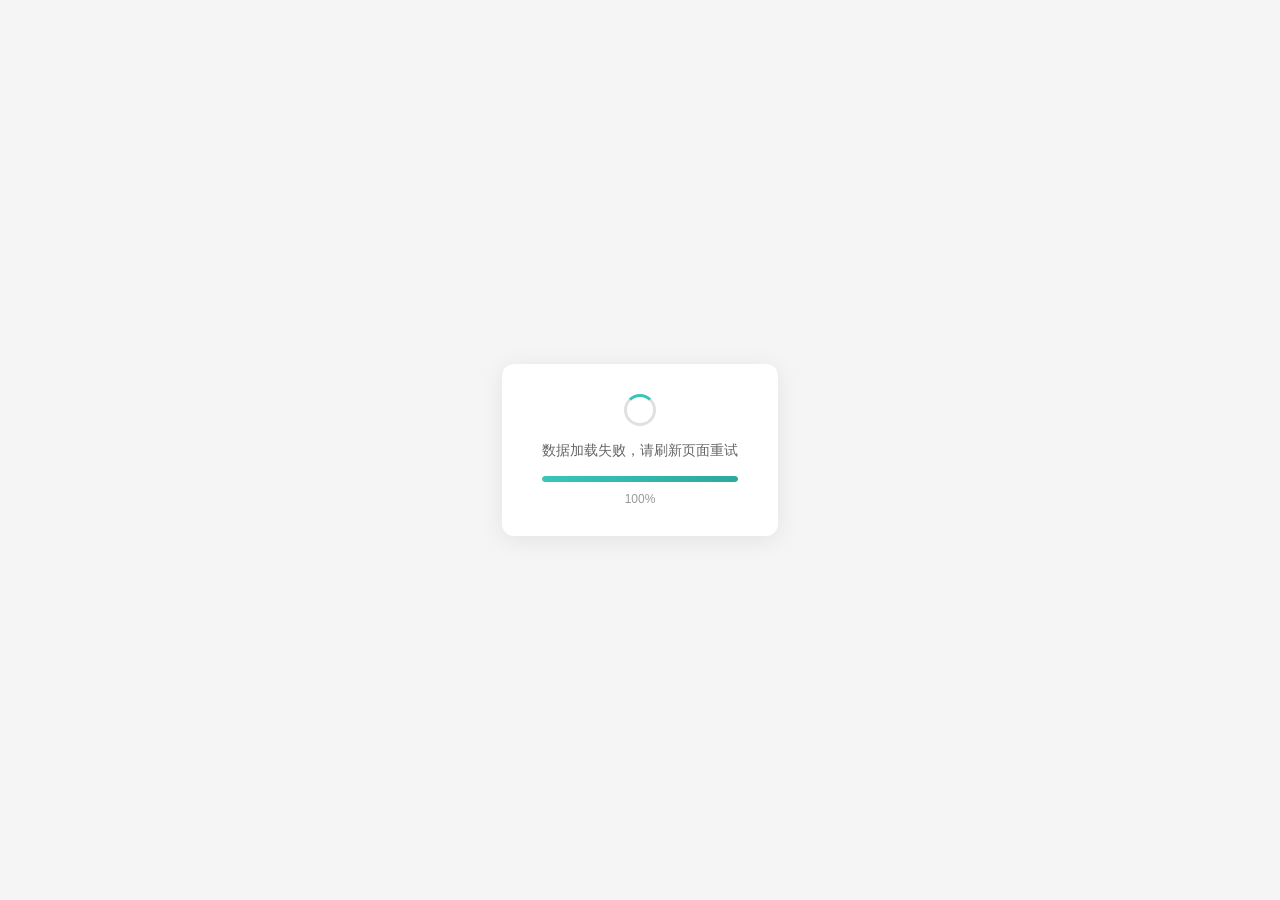
==== index.html @ 701a76e7 "fix: 重置按钮只管主面板，辅助面板中外合作按钮对齐 Co-Authored-By: Claude <noreply@anthropic.com>" ====
<!DOCTYPE html>
<html lang="zh-CN">
<head>
  <meta charset="UTF-8">
  <meta name="viewport" content="width=device-width, initial-scale=1.0">
  <title>2024-2026高考录取数据查询</title>
  <meta name="description" content="江西省2024-2026年高考录取数据查询，支持院校、专业、分数、排名等多维度筛选">
  <meta name="theme-color" content="#39C5BB">
  <link rel="stylesheet" href="style.css">
  <script>(function(){try{var d=localStorage.getItem('dark_mode');if(d===null)d=window.matchMedia('(prefers-color-scheme:dark)').matches;else d=d==='true';if(d)document.documentElement.classList.add('dark-mode')}catch(e){}})();</script>
</head>
<body>
  <!-- ============ 加载页 ============ -->
  <div id="page-loading" class="page-loading">
    <div class="load-box">
      <div class="spinner"></div>
      <span class="load-stage" id="load-stage">正在加载数据...</span>
      <div class="progress-track">
        <div class="progress-fill" id="progress-fill" style="width:10%"></div>
      </div>
      <span class="load-pct" id="load-pct">10%</span>
    </div>
  </div>

  <!-- ============ 首页 ============ -->
  <div id="page-index" class="page" style="display:none">
    <!-- 筛选面板 -->
    <div class="filter-bar" id="filter-bar">
      <div class="filter-fields" id="filter-fields">
        <!-- 年份选项卡 + 帮助 -->
        <div class="filter-row tabs-row">
          <div class="year-tabs" id="year-tabs">
            <span class="tab active" data-year="" data-action="year">全部</span>
            <span class="tab" data-year="2024" data-action="year">2024</span>
            <span class="tab" data-year="2025" data-action="year">2025</span>
            <span class="tab" data-year="2026" data-action="year">2026</span>
          </div>
          <div class="header-actions">
            <span class="help-btn" id="btn-help">帮助</span>
            <span class="help-btn" id="btn-feedback">反馈</span>
            <span class="dark-toggle" id="btn-dark-mode"><svg viewBox="0 0 24 24" width="1.2em" height="1.2em"><path fill="currentColor" d="M7.5 2c-1.79 1.15-3 3.18-3 5.5s1.21 4.35 3.03 5.5C4.46 13 2 10.54 2 7.5A5.5 5.5 0 0 1 7.5 2m11.57 1.5l1.43 1.43L4.93 20.5L3.5 19.07zm-6.18 2.43L11.41 5L9.97 6l.42-1.7L9 3.24l1.75-.12l.58-1.65L12 3.1l1.73.03l-1.35 1.13zm-3.3 3.61l-1.16-.73l-1.12.78l.34-1.32l-1.09-.83l1.36-.09l.45-1.29l.51 1.27l1.36.03l-1.05.87zM19 13.5a5.5 5.5 0 0 1-5.5 5.5c-1.22 0-2.35-.4-3.26-1.07l7.69-7.69c.67.91 1.07 2.04 1.07 3.26m-4.4 6.58l2.77-1.15l-.24 3.35zm4.33-2.7l1.15-2.77l2.2 2.54zm1.15-4.96l-1.14-2.78l3.34.24zM9.63 18.93l2.77 1.15l-2.53 2.19z"></path></svg></span>
            <span class="help-btn as-toggle-btn" id="btn-as-toggle">志愿推荐</span>
          </div>
        </div>

        <!-- 省市多选 + 院校代号 -->
        <div class="filter-row">
          <div class="filter-item half">
            <span class="label">报考省份（报考学校所在地）</span>
            <div class="picker" id="btn-provinces">
              <span id="province-label" class="placeholder-text">全部省份</span>
            </div>
          </div>
          <div class="filter-item half">
            <span class="label">院校代号</span>
            <input class="input" placeholder="模糊搜索" id="input-code" data-field="code" />
          </div>
        </div>

        <!-- 院校名称 -->
        <div class="filter-row">
          <div class="filter-item">
            <span class="label">院校名称</span>
            <input class="input" placeholder="模糊搜索" id="input-name" data-field="name" />
          </div>
        </div>

        <!-- 选科要求 + 批次 -->
        <div class="filter-row">
          <div class="filter-item half">
            <span class="label">选科要求</span>
            <div class="picker" id="btn-sr">
              <span id="sr-label">不限</span>
            </div>
          </div>
          <div class="filter-item half">
            <span class="label">批次类型</span>
            <div class="picker" id="btn-batches">
              <span id="batch-label" class="placeholder-text">全部批次</span>
            </div>
          </div>
        </div>

        <!-- 专业组名称 + 专业组代码 -->
        <div class="filter-row">
          <div class="filter-item half">
            <span class="label">专业组名称</span>
            <input class="input input-sm" placeholder="模糊搜索" id="input-group-name" data-field="groupName" />
          </div>
          <div class="filter-item half">
            <span class="label">专业组代码</span>
            <input class="input input-sm" placeholder="如 501, 5A" id="input-group-code" data-field="groupCode" />
          </div>
        </div>

        <!-- 最低分 / 最低排名 -->
        <div class="filter-row" id="filter-score-row">
          <div class="filter-item half">
            <span class="label">最低分 ≥</span>
            <input class="input input-sm" type="number" placeholder="不限" id="input-min-score" data-field="minScore" />
          </div>
          <div class="filter-item half">
            <span class="label">最低排名 ≤</span>
            <input class="input input-sm" type="number" placeholder="不限" id="input-max-rank" data-field="maxRank" />
          </div>
        </div>

        <!-- 筛选开关 -->
        <div class="filter-row toggle-row">
          <div class="toggle-item" id="toggle-only2026" data-toggle="only2026">
            <div class="toggle-box"><span class="toggle-check"></span></div>
            <span class="toggle-label">仅2026招生</span>
          </div>
          <div class="toggle-item" id="toggle-hide-sports" data-toggle="hideSports">
            <div class="toggle-box"><span class="toggle-check"></span></div>
            <span class="toggle-label">隐藏体育</span>
          </div>
          <div class="toggle-item" id="toggle-hide-coop" data-toggle="hideCoop">
            <div class="toggle-box"><span class="toggle-check"></span></div>
            <span class="toggle-label">隐藏中外合作</span>
          </div>
        </div>

        <!-- 操作按钮 -->
        <div class="filter-row actions">
          <button class="btn btn-reset" id="btn-reset">重置</button>
          <button class="btn btn-search" id="btn-search">搜索</button>
        </div>
      </div>

      <!-- 志愿填报辅助 -->
      <div class="assistant-section" id="assistant-section">
        <div class="as-toggle-row" id="as-toggle-row">
          <span class="as-toggle-title">📋 志愿填报辅助</span>
          <span class="as-toggle-arrow" id="as-toggle-arrow">
            <svg width="12" height="8" viewBox="0 0 12 8">
              <path d="M1 1l5 5 5-5" stroke="currentColor" stroke-width="2" fill="none" stroke-linecap="round"/>
            </svg>
          </span>
        </div>
        <div class="as-body" id="as-body">
          <div class="as-row">
            <div class="as-half">
              <span class="as-label">高考分数</span>
              <input class="input input-sm" type="number" placeholder="如 620" id="as-score" />
            </div>
            <div class="as-half">
              <span class="as-label">全省排名</span>
              <input class="input input-sm" type="number" placeholder="如 8000" id="as-rank" />
            </div>
          </div>
          <div class="as-row">
            <div class="as-half">
              <span class="as-label">选科要求</span>
              <div class="picker picker-sm" id="as-sr">
                <span id="as-sr-label" class="placeholder-text">请选择你的选科</span>
              </div>
            </div>
            <div class="as-half">
              <span class="as-label">地区偏好</span>
              <div class="picker picker-sm" id="as-region">
                <span id="as-region-label">全部省份</span>
              </div>
            </div>
          </div>
          <div class="as-row">
            <div class="as-full">
              <span class="as-label">专业意向</span>
              <input class="input input-sm" placeholder="如 计算机 医学(专业之间用空格分隔)" id="as-keyword" />
            </div>
          </div>
          <!-- 批次选择 + 隐藏中外合作 -->
          <div class="as-row">
            <div class="as-half">
              <span class="as-label">批次选择</span>
              <div class="picker picker-sm" id="as-btn-batches">
                <span id="as-batch-label" class="placeholder-text">全部批次</span>
              </div>
            </div>
            <div class="as-half" style="display:flex;flex-direction:column;justify-content:flex-end;">
              <div class="toggle-item" id="as-toggle-hide-coop" data-toggle="hideCoop">
                <div class="toggle-box"><span class="toggle-check"></span></div>
                <span class="toggle-label">隐藏中外合作</span>
              </div>
            </div>
          </div>
          <div class="as-row as-row-algo-adjust">
            <div class="as-algo-picker-section">
              <span class="as-label">推荐算法</span>
              <div class="picker picker-sm" id="btn-algo">
                <span id="algo-label">默认（可推荐新专业）</span>
              </div>
            </div>
            <div class="toggle-item algo-toggle" id="toggle-adjust" data-toggle="adjust">
              <div class="toggle-box"><span class="toggle-check">✓</span></div>
              <span class="toggle-label">服从调剂（同时显示同专业组其他专业）</span>
            </div>
          </div>
          <div class="as-action">
            <button class="btn btn-search" id="btn-assistant">开始推荐</button>
          </div>
        </div>
      </div>
    </div>

    <div class="right-col">
    <!-- 结果统计栏 -->
    <div class="result-bar" id="result-bar">
      <div class="result-bar-left">
        <span>共 <strong class="count" id="total-count">0</strong> 条结果</span>
        <span class="load-time" id="load-time"></span>
      </div>
      <div class="result-bar-actions">
        <span class="help-btn" id="btn-help-bar">帮助</span>
        <span class="help-btn" id="btn-feedback-bar">反馈</span>
        <span class="dark-toggle" id="btn-dark-mode-bar"><svg viewBox="0 0 24 24" width="1.2em" height="1.2em"><path fill="currentColor" d="M7.5 2c-1.79 1.15-3 3.18-3 5.5s1.21 4.35 3.03 5.5C4.46 13 2 10.54 2 7.5A5.5 5.5 0 0 1 7.5 2m11.57 1.5l1.43 1.43L4.93 20.5L3.5 19.07zm-6.18 2.43L11.41 5L9.97 6l.42-1.7L9 3.24l1.75-.12l.58-1.65L12 3.1l1.73.03l-1.35 1.13zm-3.3 3.61l-1.16-.73l-1.12.78l.34-1.32l-1.09-.83l1.36-.09l.45-1.29l.51 1.27l1.36.03l-1.05.87zM19 13.5a5.5 5.5 0 0 1-5.5 5.5c-1.22 0-2.35-.4-3.26-1.07l7.69-7.69c.67.91 1.07 2.04 1.07 3.26m-4.4 6.58l2.77-1.15l-.24 3.35zm4.33-2.7l1.15-2.77l2.2 2.54zm1.15-4.96l-1.14-2.78l3.34.24zM9.63 18.93l2.77 1.15l-2.53 2.19z"></path></svg></span>
      </div>
      <span class="toggle-filter-btn" id="toggle-filter">收起筛选</span>
    </div>

    <!-- 结果列表 -->
    <div class="result-list" id="result-list">
      <div id="result-top"></div>
      <div id="result-cards"></div>
      <!-- 状态提示 -->
      <div class="empty" id="empty-msg" style="display:none">无匹配结果</div>
      <div class="loading-more" id="loading-more" style="display:none">上拉加载更多…</div>
    </div>

    <!-- 志愿填报结果 -->
    <div class="assistant-results" id="assistant-results" style="display:none">
      <div class="as-header-simple">
        <span>📋 志愿填报辅助</span>
        <span class="as-header-close" id="btn-exit-assistant">返回搜索</span>
      </div>
      <div class="as-columns" id="as-columns"></div>
    </div>

    <!-- 底部链接 -->
    <div class="footer-links">
      <a href="changelog/" target="_blank">📋 更新日志</a>
      <a href="https://github.com/Shirakawa-Kotone/miniprogram-web" target="_blank" rel="noopener">
        <svg viewBox="0 0 16 16" width="16" height="16" fill="currentColor"><path d="M8 0C3.58 0 0 3.58 0 8c0 3.54 2.29 6.53 5.47 7.59.4.07.55-.17.55-.38 0-.19-.01-.82-.01-1.49-2.01.37-2.53-.49-2.69-.94-.09-.23-.48-.94-.82-1.13-.28-.15-.68-.52-.01-.53.63-.01 1.08.58 1.23.82.72 1.21 1.87.87 2.33.66.07-.52.28-.87.51-1.07-1.78-.2-3.64-.89-3.64-3.95 0-.87.31-1.59.82-2.15-.08-.2-.36-1.02.08-2.12 0 0 .67-.21 2.2.82.64-.18 1.32-.27 2-.27.68 0 1.36.09 2 .27 1.53-1.04 2.2-.82 2.2-.82.44 1.1.16 1.92.08 2.12.51.56.82 1.27.82 2.15 0 3.07-1.87 3.75-3.65 3.95.29.25.54.73.54 1.48 0 1.07-.01 1.93-.01 2.2 0 .21.15.46.55.38A8.013 8.013 0 0016 8c0-4.42-3.58-8-8-8z"/></svg>
        GitHub
      </a>
    </div>
    </div>

    <!-- 回到顶部浮动按钮 -->
    <div class="float-btn" id="float-btn" style="display:none">
      <svg class="float-arrow" viewBox="0 0 24 24" fill="none" stroke="currentColor" stroke-width="2.5" stroke-linecap="round" stroke-linejoin="round"><path d="M18 15l-6-6-6 6"/></svg>
      <span class="float-text">回到顶部</span>
    </div>
  </div>

  <!-- ============ 省市多选弹窗 ============ -->
  <div id="province-modal" class="modal-overlay" style="display:none">
    <div class="modal">
      <div class="modal-header">
        <span class="modal-title">选择省市</span>
        <div class="modal-actions">
          <span class="modal-btn" id="btn-select-all">全选</span>
          <span class="modal-btn" id="btn-clear-all">清空</span>
          <span class="modal-btn confirm" id="btn-confirm-province">确定</span>
        </div>
      </div>
      <div class="modal-body" id="province-list"></div>
    </div>
  </div>

  <!-- ============ 选科选择弹窗 ============ -->
  <div id="sr-modal" class="modal-overlay" style="display:none">
    <div class="modal modal-sm">
      <div class="modal-header">
        <span class="modal-title">选科要求</span>
        <div class="modal-actions">
          <span class="modal-btn confirm" id="btn-confirm-sr">确定</span>
        </div>
      </div>
      <div class="modal-body" id="sr-list"></div>
    </div>
  </div>

  <!-- ============ 辅助选科单选弹窗 ============ -->
  <div id="as-sr-modal" class="modal-overlay" style="display:none">
    <div class="modal modal-sm">
      <div class="modal-header">
        <span class="modal-title">你的选科组合</span>
        <div class="modal-actions">
          <span class="modal-btn confirm" id="btn-confirm-as-sr">确定</span>
        </div>
      </div>
      <div class="modal-body" id="as-sr-list"></div>
    </div>
  </div>

  <!-- ============ 地区选择弹窗 ============ -->
  <div id="region-modal" class="modal-overlay" style="display:none">
    <div class="modal modal-sm">
      <div class="modal-header">
        <span class="modal-title">地区偏好</span>
        <div class="modal-actions">
          <span class="modal-btn confirm" id="btn-confirm-region">确定</span>
        </div>
      </div>
      <div class="modal-body" id="region-list"></div>
    </div>
  </div>

  <!-- ============ 推荐算法选择弹窗 ============ -->
  <div id="algo-modal" class="modal-overlay" style="display:none">
    <div class="modal modal-sm">
      <div class="modal-header">
        <span class="modal-title">推荐算法</span>
        <div class="modal-actions">
          <span class="modal-btn confirm" id="btn-confirm-algo">确定</span>
        </div>
      </div>
      <div class="modal-body" id="algo-list"></div>
    </div>
  </div>

  <!-- ============ 批次多选弹窗 ============ -->
  <div id="batch-modal" class="modal-overlay" style="display:none">
    <div class="modal">
      <div class="modal-header">
        <span class="modal-title">选择批次</span>
        <div class="modal-actions">
          <span class="modal-btn" id="btn-select-all-batch">全选</span>
          <span class="modal-btn" id="btn-clear-all-batch">清空</span>
          <span class="modal-btn confirm" id="btn-confirm-batch">确定</span>
        </div>
      </div>
      <div class="modal-body" id="batch-list"></div>
    </div>
  </div>

  <!-- ============ 引导页弹窗 ============ -->
  <div id="tutorial-overlay" class="tutorial-overlay" style="display:none">
    <div class="tutorial-modal">
      <div class="tutorial-header">
        <span class="tutorial-title">帮助指南</span>
        <span class="tutorial-skip" id="tutorial-skip">跳过</span>
      </div>
      <div class="mode-tabs" id="tutorial-tabs">
        <span class="mode-tab active" data-mode="merged">全部对比</span>
        <span class="mode-tab" data-mode="single2025">2025录取</span>
        <span class="mode-tab" data-mode="single2026">2026计划</span>
      </div>
      <div class="tutorial-card-area">
        <div class="tutorial-scroll" id="tutorial-scroll">
          <div id="tutorial-card"></div>
        </div>
        <div class="step-panel" id="tutorial-panel">
          <div class="step-progress">
            <span class="step-count" id="step-count">第 1/1 步</span>
            <div class="step-bar-bg">
              <div class="step-bar-fill" id="step-bar-fill" style="width:0%"></div>
            </div>
          </div>
          <span class="step-title" id="step-title"></span>
          <span class="step-desc" id="step-desc"></span>
          <div class="step-nav">
            <span class="nav-btn disabled" id="btn-prev">← 上一步</span>
            <span class="nav-btn primary" id="btn-next">下一步 →</span>
          </div>
        </div>
      </div>
    </div>
  </div>

  <script src="alldata.js"></script>
  <script src="app.js"></script>
</body>
</html>
---- style.css ----
/* ============================================================
   Theme: 高考录取数据查询 - Mobile First
   Colors: #39C5BB (teal primary), #e64340 (red highlight)
   ============================================================ */

:root {
  --primary: #39C5BB;
  --primary-dark: #2DA89F;
  --primary-light: #edf9f7;
  --red: #e64340;
  --text: #333;
  --text-secondary: #666;
  --text-muted: #999;
  --bg: #f5f5f5;
  --card-bg: #fff;
  --border: #e0e0e0;
  --border-light: #f0f0f0;
  --radius: 8px;
  --radius-lg: 12px;
  --shadow: 0 2px 8px rgba(0,0,0,0.06);
  --font-size: 14px;
  /* rpx conversion: 1rpx ≈ 0.13333vw (750rpx = 100vw) */
  --rpx: calc(100vw / 750);
}

*, *::before, *::after {
  margin: 0;
  padding: 0;
  box-sizing: border-box;
}

html, body {
  height: 100%;
}

body {
  font-family: -apple-system, BlinkMacSystemFont, "Segoe UI", "PingFang SC", "Hiragino Sans GB", "Microsoft YaHei", sans-serif;
  font-size: var(--font-size);
  color: var(--text);
  background: var(--bg);
  -webkit-font-smoothing: antialiased;
  -webkit-overflow-scrolling: touch;
}

input, button, textarea {
  font-family: inherit;
  font-size: inherit;
}

/* ============================================================
   Loading Screen
   ============================================================ */
.page-loading {
  display: flex;
  justify-content: center;
  align-items: center;
  height: 100vh;
  background: var(--bg);
}

.load-box {
  background: var(--card-bg);
  border-radius: 12px;
  padding: 30px 40px;
  box-shadow: 0 4px 24px rgba(0,0,0,0.08);
  text-align: center;
  min-width: 200px;
}

.spinner {
  width: 32px;
  height: 32px;
  border: 3px solid var(--border);
  border-top-color: var(--primary);
  border-radius: 50%;
  margin: 0 auto 16px;
  animation: spin .8s linear infinite;
}

@keyframes spin {
  to { transform: rotate(360deg); }
}

.load-stage {
  font-size: 14px;
  color: var(--text-secondary);
  display: block;
  margin-bottom: 16px;
}

.progress-track {
  height: 6px;
  background: #e8e8e8;
  border-radius: 3px;
  overflow: hidden;
  margin-bottom: 8px;
}

.progress-fill {
  height: 100%;
  background: linear-gradient(90deg, var(--primary), var(--primary-dark));
  border-radius: 3px;
  transition: width .3s ease;
}

.load-pct {
  font-size: 12px;
  color: var(--text-muted);
}

/* ============================================================
   Main Page Layout
   ============================================================ */
.page {
  display: flex;
  flex-direction: column;
  height: 100vh;
}

/* ============================================================
   Filter Bar
   ============================================================ */
.filter-bar {
  background: var(--card-bg);
  padding: 6px 10px 4px;
  box-shadow: 0 2px 8px rgba(0,0,0,0.06);
  flex-shrink: 0;
  max-height: 1000px;
  overflow: hidden;
  opacity: 1;
  pointer-events: auto;
  transition: opacity .4s ease, padding .4s ease, max-height .4s ease;
}

.filter-bar.hidden {
  max-height: 0;
  padding-top: 0;
  padding-bottom: 0;
  opacity: 0;
  pointer-events: none;
}

.filter-row {
  display: flex;
  align-items: center;
  margin-bottom: 5px;
  flex-wrap: wrap;
}

.filter-row:last-child {
  margin-bottom: 0;
}

.filter-item {
  flex: 1;
  min-width: 0;
}

.filter-item.half {
  width: 50%;
  flex: none;
  box-sizing: border-box;
}

.filter-item.half:nth-child(odd) {
  padding-right: 3px;
}

.filter-item.half:nth-child(even) {
  padding-left: 3px;
}

.label {
  font-size: 11px;
  color: var(--text-muted);
  display: block;
  margin-bottom: 2px;
}

.input {
  border: 1px solid var(--border);
  border-radius: 6px;
  padding: 0 7px;
  font-size: 12px;
  height: 31px;
  line-height: 31px;
  width: 100%;
  box-sizing: border-box;
  background: #fafafa;
  color: var(--text);
  outline: none;
  -webkit-appearance: none;
  appearance: none;
}

.input:focus {
  border-color: var(--primary);
  background: var(--card-bg);
}

/* 隐藏数字输入框的 +/- 按钮 */
input[type="number"]::-webkit-inner-spin-button,
input[type="number"]::-webkit-outer-spin-button {
  -webkit-appearance: none;
  margin: 0;
}
input[type="number"] {
  -webkit-appearance: textfield;
  -moz-appearance: textfield;
  appearance: textfield;
}

.input-sm {
  height: 28px;
  line-height: 28px;
  font-size: 12px;
}

/* select dropdown replacement */
.custom-select {
  border: 1px solid var(--border);
  border-radius: 6px;
  padding: 5px 7px;
  font-size: 12px;
  line-height: 1.5;
  background: #fafafa;
  color: var(--text);
  cursor: pointer;
  position: relative;
}

/* Toggle row */
.toggle-row {
  justify-content: space-between;
  gap: 3px;
  padding: 2px 0;
}

.toggle-item {
  display: flex;
  align-items: center;
  gap: 3px;
  padding: 4px 6px;
  border-radius: 6px;
  border: 1px solid var(--border);
  background: #fafafa;
  flex: 1;
  justify-content: center;
  cursor: pointer;
  user-select: none;
  -webkit-tap-highlight-color: transparent;
}

.toggle-item.on {
  border-color: var(--primary);
  background: var(--primary-light);
}

.toggle-box {
  width: 14px;
  height: 14px;
  border-radius: 3px;
  border: 2px solid #ccc;
  display: flex;
  align-items: center;
  justify-content: center;
  flex-shrink: 0;
  box-sizing: border-box;
}

.toggle-box.checked {
  background: var(--primary);
  border-color: var(--primary);
}

.toggle-check {
  color: var(--card-bg);
  font-size: 9px;
  font-weight: bold;
  display: none;
}

.toggle-box.checked .toggle-check {
  display: inline;
}

.toggle-label {
  font-size: 11px;
  color: var(--text-secondary);
  white-space: nowrap;
}

.toggle-item.on .toggle-label {
  color: var(--primary);
  font-weight: bold;
}

/* Picker display */
.picker {
  border: 1px solid var(--border);
  border-radius: 6px;
  padding: 5px 7px;
  font-size: 12px;
  line-height: 1.5;
  background: #fafafa;
  color: var(--text);
  overflow: hidden;
  text-overflow: ellipsis;
  white-space: nowrap;
  cursor: pointer;
}

.placeholder-text {
  color: #ccc;
}

/* Year tabs */
.year-tabs {
  display: flex;
  gap: 6px;
  flex: none;
}

.tab {
  padding: 6px 10px;
  border-radius: 6px;
  font-size: 12px;
  line-height: 1.4;
  border: 1px solid #ddd;
  color: var(--text-secondary);
  cursor: pointer;
  user-select: none;
  -webkit-tap-highlight-color: transparent;
}

.tab.active {
  background: var(--primary);
  color: var(--card-bg);
  border-color: var(--primary);
}

.tabs-row {
  flex-wrap: nowrap;
}

.header-actions {
  display: flex;
  align-items: center;
  flex-shrink: 0;
  margin-left: 6px;
  gap: 2px;
}

.help-btn {
  padding: 4px 5px;
  font-size: 12px;
  color: var(--primary);
  flex-shrink: 0;
  cursor: pointer;
  -webkit-tap-highlight-color: transparent;
}

.as-toggle-btn {
  border: 1px solid var(--primary);
  border-radius: 6px;
  padding: 3px 7px;
  margin-left: 2px;
}

.dark-toggle {
  display: inline-flex;
  align-items: center;
  padding: 4px 5px;
  cursor: pointer;
  -webkit-tap-highlight-color: transparent;
  user-select: none;
  line-height: 1;
  color: #222;
}
.dark-toggle svg {
  display: block;
}
:root.dark-mode .dark-toggle {
  color: #fff;
}

/* Action buttons */
.actions {
  padding-top: 4px;
  border-top: 1px solid var(--border-light);
  justify-content: space-between;
}

.btn {
  padding: 5px 12px;
  border-radius: 6px;
  font-size: 12px;
  line-height: 1.5;
  border: none;
  white-space: nowrap;
  flex: none;
  cursor: pointer;
  -webkit-tap-highlight-color: transparent;
}

.btn-search {
  background: var(--primary);
  color: var(--card-bg);
}

.btn-reset {
  background: #f0f0f0;
  color: var(--text-secondary);
}

/* Scrollable select for SR */
.scroll-select {
  max-height: 300px;
  overflow-y: auto;
}

.scroll-select-item {
  padding: 12px 16px;
  border-bottom: 1px solid var(--border-light);
  font-size: 14px;
  cursor: pointer;
  -webkit-tap-highlight-color: transparent;
  transition: background .15s;
}

.scroll-select-item:active {
  background: var(--primary-light);
}

.scroll-select-item.selected {
  color: var(--primary);
  font-weight: bold;
  background: var(--primary-light);
}

/* ============================================================
   Result Bar
   ============================================================ */
.result-bar {
  padding: 8px 12px;
  font-size: 12px;
  color: var(--text-muted);
  background: var(--bg);
  flex-shrink: 0;
  display: flex;
  justify-content: space-between;
  align-items: center;
}

.result-bar-left {
  display: flex;
  align-items: center;
  gap: 4px;
  min-width: 0;
}

.count {
  color: var(--primary);
  font-weight: bold;
}

.load-time {
  color: #bbb;
  font-size: 11px;
}

.toggle-filter-btn {
  padding: 3px 8px;
  border: 1px solid #ddd;
  border-radius: 6px;
  font-size: 11px;
  color: var(--text-secondary);
  flex-shrink: 0;
  cursor: pointer;
  -webkit-tap-highlight-color: transparent;
}

.result-bar-actions {
  display: none;
  align-items: center;
  gap: 2px;
  flex-shrink: 0;
}

/* ============================================================
   Result Cards
   ============================================================ */
.result-list {
  flex: 1;
  overflow-y: auto;
  padding: 8px 12px;
  box-sizing: border-box;
  -webkit-overflow-scrolling: touch;
}

.result-list::-webkit-scrollbar {
  width: 4px;
}

.result-list::-webkit-scrollbar-track {
  background: transparent;
}

.result-list::-webkit-scrollbar-thumb {
  background: #d0d0d0;
  border-radius: 2px;
}

.card {
  background: var(--card-bg);
  border-radius: var(--radius-lg);
  padding: 12px 16px;
  margin-bottom: 12px;
  box-shadow: var(--shadow);
}

.card-header {
  display: flex;
  align-items: baseline;
  gap: 6px;
  margin-bottom: 10px;
  padding-bottom: 8px;
  border-bottom: 1px solid var(--border-light);
}

.card-year {
  font-size: 11px;
  color: #666;
  background: var(--bg);
  padding: 1px 6px;
  border-radius: 3px;
}

.card-name {
  font-size: 15px;
  font-weight: bold;
  color: var(--text);
}

.card-code {
  font-size: 12px;
  color: var(--text-muted);
}

.tag-new {
  font-size: 10px;
  color: var(--card-bg);
  background: var(--red);
  padding: 1px 5px;
  border-radius: 3px;
  flex-shrink: 0;
  margin-left: auto;
}

.card-body {
  font-size: 13px;
}

.card-row {
  display: flex;
  align-items: center;
  gap: 4px;
  margin-bottom: 6px;
  flex-wrap: wrap;
}

.card-label {
  color: var(--text-muted);
  font-size: 12px;
  flex-shrink: 0;
}

.card-value {
  color: var(--text);
  margin-right: 6px;
}

.card-value.full {
  flex: 1;
  word-break: break-all;
}

.card-value.highlight {
  color: var(--red);
  font-weight: bold;
  font-size: 14px;
}

.card-link-row {
  margin-top: 4px;
  padding-top: 4px;
  border-top: 1px dashed var(--border);
}

.card-link {
  color: var(--primary);
  font-size: 13px;
  text-decoration: none;
  word-break: break-all;
}

.card-link:hover {
  text-decoration: underline;
}

/* ============================================================
   志愿填报辅助 — 左下面板
   ============================================================ */
.filter-fields {
  flex: 1;
  overflow-y: auto;
}

.assistant-section {
  display: none;
  flex-shrink: 0;
  border-top: 1px solid var(--border);
  background: var(--card-bg);
}

.as-toggle-row {
  display: flex;
  align-items: center;
  justify-content: space-between;
  padding: 8px 10px;
  cursor: pointer;
  user-select: none;
  -webkit-tap-highlight-color: transparent;
}

.as-toggle-title {
  font-size: 13px;
  font-weight: bold;
  color: var(--primary);
}

.as-toggle-arrow {
  display: flex;
  align-items: center;
  justify-content: center;
  width: 20px;
  height: 20px;
  color: var(--text-muted);
  transition: transform .25s ease;
  flex-shrink: 0;
}

.as-toggle-arrow svg {
  display: block;
}

/* 折叠状态：箭头向上翻转（指向展开方向） */
.assistant-section.collapsed .as-toggle-arrow svg {
  transform: rotate(180deg);
}

.assistant-section.collapsed .as-body {
  display: none;
}

.as-body {
  padding: 0 10px 10px;
}

.as-row {
  display: flex;
  gap: 6px;
  margin-bottom: 6px;
}

.as-half {
  flex: 1;
  min-width: 0;
}

.as-full {
  flex: 1;
}

.as-label {
  font-size: 11px;
  color: var(--text-muted);
  display: block;
  margin-bottom: 2px;
}

.picker-sm {
  padding: 4px 6px;
  font-size: 11px;
  line-height: 1.4;
}

.as-row-algo-adjust {
  display: flex;
  gap: 6px;
  align-items: flex-start;
}

.as-algo-picker-section {
  flex: 1;
  min-width: 0;
}

.algo-toggle {
  flex: none;
  margin-top: 14px;
  align-self: flex-start;
}

.algo-desc {
  display: block;
  font-size: 11px;
  color: var(--text-muted);
  margin-top: 4px;
  line-height: 1.5;
}

.scroll-select-item strong {
  font-size: 13px;
  font-weight: 600;
}

.scroll-select-item.selected .algo-desc {
  color: var(--text-secondary);
}

.as-action {
  margin-top: 8px;
}

.as-action .btn {
  width: 100%;
}

/* ============================================================
   志愿填报辅助 — 右侧结果
   ============================================================ */
.assistant-results {
  flex: 1;
  display: flex;
  flex-direction: column;
  overflow: hidden;
}

.as-header-simple {
  display: flex;
  align-items: center;
  justify-content: space-between;
  padding: 8px 14px;
  background: var(--card-bg);
  border-bottom: 1px solid var(--border);
  flex-shrink: 0;
  font-size: 13px;
  font-weight: bold;
  color: var(--primary);
}

.as-header-simple .as-header-close {
  font-size: 12px;
  color: var(--text-muted);
  cursor: pointer;
  padding: 2px 8px;
  border-radius: 4px;
  border: 1px solid var(--border);
  font-weight: normal;
}

.as-header-simple .as-header-close:hover {
  color: var(--text);
  border-color: var(--text-muted);
}

/* 手机端隐藏结果头部栏（由 header-actions 切换替代） */
@media (max-width: 859px) {
  .as-header-simple {
    display: none;
  }
}

/* Columns container */
.as-columns {
  flex: 1;
  display: flex;
  gap: 8px;
  padding: 8px;
  overflow: hidden;
}

.as-column {
  flex: 1;
  display: flex;
  flex-direction: column;
  min-width: 0;
  overflow: hidden;
}

.as-column-header {
  font-size: 14px;
  font-weight: bold;
  padding: 8px 10px;
  border-radius: 6px;
  margin-bottom: 8px;
  text-align: center;
  flex-shrink: 0;
}

.as-column-header.reach {
  background: #E3F2FD;
  color: #1565C0;
  border: 1px solid #BBDEFB;
}

.as-column-header.safe {
  background: #E0F7F5;
  color: #00897B;
  border: 1px solid #B2DFDB;
}

.as-column-header.fallback {
  background: #F5F5F5;
  color: #757575;
  border: 1px solid #E0E0E0;
}

.as-column-body {
  flex: 1;
  overflow-y: auto;
  -webkit-overflow-scrolling: touch;
}

.as-column-body::-webkit-scrollbar {
  width: 3px;
}

.as-column-body::-webkit-scrollbar-thumb {
  background: #d0d0d0;
  border-radius: 2px;
}

/* Column tab bar (for narrow layout) */
.as-tab-bar {
  display: none;
  flex-shrink: 0;
  padding: 0 8px;
  gap: 6px;
  background: var(--bg);
  border-bottom: 1px solid var(--border);
}

.as-tab {
  flex: 1;
  padding: 8px 4px;
  font-size: 12px;
  text-align: center;
  cursor: pointer;
  border-bottom: 2px solid transparent;
  color: var(--text-muted);
}

.as-tab.active {
  color: var(--text);
  border-bottom-color: var(--primary);
  font-weight: bold;
}

.as-tab.reach.active {
  border-bottom-color: #1565C0;
  color: #1565C0;
}

.as-tab.safe.active {
  border-bottom-color: #00897B;
  color: #00897B;
}

.as-tab.fallback.active {
  border-bottom-color: #757575;
  color: #757575;
}

.as-empty {
  text-align: center;
  padding: 40px 16px;
  color: var(--text-muted);
  font-size: 13px;
}

/* Loading indicator for assistant */
.as-loading {
  display: flex;
  flex-direction: column;
  align-items: center;
  justify-content: center;
  padding: 60px 16px;
  color: var(--text-muted);
  font-size: 13px;
  gap: 14px;
}
.as-loading-spinner {
  width: 26px;
  height: 26px;
  border: 3px solid var(--border);
  border-top-color: var(--primary);
  border-radius: 50%;
  animation: as-spin 0.7s linear infinite;
}
@keyframes as-spin { to { transform: rotate(360deg); } }

/* Tab bar inside .as-columns (hidden by default, shown on narrow) */
.as-tab-bar {
  display: none;
  flex-shrink: 0;
  gap: 6px;
  background: var(--bg);
  border-bottom: 1px solid var(--border);
  padding: 0 8px;
}

.as-columns.tab-mode {
  flex-direction: column;
}

.as-columns.tab-mode .as-tab-bar {
  display: flex;
}

.as-columns.tab-mode .as-column:not(.active) {
  display: none;
}

.as-columns.tab-mode .as-column.active {
  display: flex;
}

@media (max-width: 1050px) {
  .as-columns:not(.force-columns) {
    flex-direction: column;
  }
  .as-columns:not(.force-columns) .as-tab-bar {
    display: flex;
  }
  .as-columns:not(.force-columns) .as-column:not(.active) {
    display: none;
  }
  .as-columns:not(.force-columns) .as-column.active {
    display: flex;
  }
}


.card-value.badge {
  background: #CCEBFF;
  color: #66CCFF;
  padding: 1px 6px;
  border-radius: 3px;
  font-size: 11px;
}

.card-value.tag {
  background: #d4f0ed;
  color: var(--primary);
  padding: 1px 6px;
  border-radius: 3px;
  font-size: 11px;
}

/* Year label (grouped mode) */
.gp-label {
  font-size: 11px;
  font-weight: bold;
  color: var(--primary);
  background: #e8f5e9;
  padding: 1px 6px;
  border-radius: 3px;
  margin-right: 4px;
}

.gp-year {
  background: var(--primary-light);
  margin: 2px -6px 4px;
  padding: 4px 6px;
  border-radius: 6px;
}

/* Remark collapse */
.card-remark-header {
  margin-top: 4px;
  padding-top: 6px;
  border-top: 1px dashed #eee;
  cursor: pointer;
}

.card-remark-toggle {
  font-size: 11px;
  color: var(--primary);
  flex-shrink: 0;
  margin-left: auto;
  display: inline-flex;
  align-items: center;
  gap: 2px;
}
.card-remark-toggle svg {
  width: 12px;
  height: 12px;
}

.card-remark-body {
  padding: 4px 0 2px;
}

.card-remark-body .card-value {
  font-size: 12px;
  line-height: 1.6;
  color: var(--text-secondary);
  white-space: pre-wrap;
  word-break: break-all;
}

/* 同专业组其他专业列表 */
.adjust-majors-list {
  display: flex;
  flex-direction: column;
  gap: 2px;
  width: 100%;
  padding: 2px 0;
}
.adjust-major-item {
  font-size: 12px;
  color: var(--text-secondary);
  line-height: 1.7;
  padding: 1px 0;
}
.adjust-major-item .major-name {
  color: var(--text);
  font-weight: 500;
}
.adjust-major-item .major-detail {
  color: var(--text-muted);
  font-size: 11px;
}

/* Year diff section */
.diff-section {
  margin-top: 8px;
  padding-top: 6px;
  border-top: 1px solid var(--border-light);
}

.diff-group {
  margin-bottom: 8px;
}

.diff-field {
  font-size: 12px;
  font-weight: bold;
  color: var(--text);
  display: block;
  margin-bottom: 3px;
}

.diff-entry {
  display: flex;
  align-items: center;
  gap: 4px;
  padding: 2px 0 2px 8px;
}

.diff-years {
  font-size: 11px;
  color: var(--primary);
  font-weight: bold;
  flex-shrink: 0;
  min-width: 50px;
}

.diff-arrow {
  font-size: 11px;
  color: #ccc;
  flex-shrink: 0;
}

.diff-val {
  font-size: 12px;
  color: var(--red);
  font-weight: bold;
  word-break: break-all;
}

/* ============================================================
   Float Button (scroll to top)
   ============================================================ */
.float-btn {
  position: fixed;
  right: 3.5vw;
  bottom: 14vw;
  width: 8vw;
  height: 8vw;
  border-radius: 50%;
  background: rgba(0,0,0,0.65);
  color: #fff;
  display: flex;
  align-items: center;
  justify-content: center;
  box-shadow: 0 0.4vw 1.6vw rgba(0,0,0,0.2);
  z-index: 50;
  cursor: pointer;
  -webkit-tap-highlight-color: transparent;
  border: none;
  user-select: none;
  transition: transform .2s ease, opacity .2s ease;
}

.float-btn:active {
  transform: scale(0.92);
  opacity: 0.85;
}

.float-arrow {
  width: 4vw;
  height: 4vw;
  display: block;
}

.float-text {
  display: none;
}

/* ============================================================
   Modal (Province Picker / SR Picker)
   ============================================================ */
.modal-overlay {
  position: fixed;
  top: 0; left: 0; right: 0; bottom: 0;
  background: rgba(0,0,0,0.4);
  z-index: 100;
  display: flex;
  align-items: center;
  justify-content: center;
}

.modal {
  position: fixed;
  left: 5%;
  right: 5%;
  top: 15%;
  bottom: 15%;
  background: var(--card-bg);
  border-radius: 12px;
  z-index: 101;
  display: flex;
  flex-direction: column;
  overflow: hidden;
}

.modal-sm {
  top: 30%;
  bottom: auto;
  max-height: 50%;
}

.modal-header {
  padding: 12px 16px;
  border-bottom: 1px solid var(--border-light);
  flex-shrink: 0;
}

.modal-title {
  font-size: 15px;
  font-weight: bold;
  display: block;
  margin-bottom: 8px;
}

.modal-actions {
  display: flex;
  gap: 8px;
}

.modal-btn {
  padding: 4px 10px;
  border-radius: 6px;
  font-size: 13px;
  background: #f0f0f0;
  color: var(--text-secondary);
  cursor: pointer;
  -webkit-tap-highlight-color: transparent;
}

.modal-btn.confirm {
  background: var(--primary);
  color: var(--card-bg);
}

.modal-body {
  flex: 1;
  overflow-y: auto;
  -webkit-overflow-scrolling: touch;
}

.modal-body::-webkit-scrollbar {
  width: 4px;
}

.modal-body::-webkit-scrollbar-track {
  background: transparent;
}

.modal-body::-webkit-scrollbar-thumb {
  background: #d0d0d0;
  border-radius: 2px;
}

.modal-item {
  display: flex;
  align-items: center;
  padding: 10px 16px;
  border-bottom: 1px solid var(--border-light);
  cursor: pointer;
  -webkit-tap-highlight-color: transparent;
}

.modal-item-text {
  font-size: 14px;
  margin-left: 8px;
}

/* Custom checkbox */
.check-box {
  width: 18px;
  height: 18px;
  border-radius: 3px;
  border: 2px solid #ccc;
  display: flex;
  align-items: center;
  justify-content: center;
  flex-shrink: 0;
  box-sizing: border-box;
}

.check-box.checked {
  background: var(--primary);
  border-color: var(--primary);
}

.check-mark {
  color: var(--card-bg);
  font-size: 11px;
  font-weight: bold;
}

/* ============================================================
   Tutorial / Guide
   ============================================================ */
.tutorial-overlay {
  position: fixed;
  top: 0; left: 0; right: 0; bottom: 0;
  background: var(--bg);
  z-index: 200;
  display: flex;
  align-items: center;
  justify-content: center;
}

.tutorial-modal {
  width: 100%;
  height: 100%;
  background: var(--bg);
  display: flex;
  flex-direction: column;
}

.tutorial-header {
  display: flex;
  justify-content: space-between;
  align-items: center;
  padding: 20px 16px 10px;
  background: var(--card-bg);
  flex-shrink: 0;
}

.tutorial-title {
  font-size: 17px;
  font-weight: bold;
  color: var(--text);
}

.tutorial-skip {
  font-size: 14px;
  color: var(--text-muted);
  padding: 4px 8px;
  cursor: pointer;
  -webkit-tap-highlight-color: transparent;
}

.tutorial-card-area {
  flex: 1;
  position: relative;
  overflow: hidden;
}

.tutorial-scroll {
  height: 100%;
  overflow-y: auto;
  -webkit-overflow-scrolling: touch;
  padding: 0 16px 240px 16px;
}

/* Demo card inside tutorial */
.demo-card {
  background: var(--card-bg);
  border-radius: 12px;
  padding: 12px 16px;
  box-shadow: 0 4px 20px rgba(0,0,0,0.08);
}

/* Highlight row background (tutorial) */
.row-highlight {
  background: #fff5f5;
  margin: 2px -6px 4px;
  padding: 4px 6px;
  border-radius: 6px;
}

/* Card row dimming for tutorial */
.demo-card .card-row,
.demo-card .card-header,
.demo-card .diff-section {
  opacity: 0.2;
  transition: opacity .3s ease;
}

.demo-card .row-current {
  opacity: 1;
}

/* Step panel - bottom sheet */
.step-panel {
  position: absolute;
  bottom: 0;
  left: 16px;
  right: 16px;
  background: var(--card-bg);
  border-radius: 16px 16px 0 0;
  box-shadow: 0 -4px 24px rgba(0,0,0,0.1);
  padding: 16px 16px 12px;
  z-index: 10;
}

.step-progress {
  display: flex;
  align-items: center;
  gap: 8px;
  margin-bottom: 8px;
}

.step-count {
  font-size: 11px;
  color: var(--primary);
  font-weight: bold;
  flex-shrink: 0;
}

.step-bar-bg {
  flex: 1;
  height: 4px;
  background: #e8e8e8;
  border-radius: 2px;
  overflow: hidden;
}

.step-bar-fill {
  height: 100%;
  background: linear-gradient(90deg, var(--primary), #5dd5cd);
  border-radius: 2px;
  transition: width .3s ease;
}

.step-title {
  font-size: 15px;
  font-weight: bold;
  color: var(--text);
  display: block;
  margin-bottom: 4px;
}

.step-desc {
  font-size: 12px;
  color: #555;
  line-height: 1.7;
  display: block;
}

.step-nav {
  display: flex;
  gap: 8px;
  margin-top: 10px;
}

.nav-btn {
  flex: 1;
  text-align: center;
  padding: 10px 0;
  border-radius: 8px;
  font-size: 13px;
  background: var(--bg);
  color: var(--text-secondary);
  border: 1px solid var(--border);
  cursor: pointer;
  -webkit-tap-highlight-color: transparent;
}

.nav-btn.primary {
  background: var(--primary);
  color: var(--card-bg);
  border-color: var(--primary);
  font-weight: bold;
}

.nav-btn.disabled {
  opacity: .35;
  pointer-events: none;
}

/* Mode tabs for tutorial */
.mode-tabs {
  display: flex;
  gap: 8px;
  padding: 0 16px;
  margin: 0 0 8px;
  flex-shrink: 0;
}

.mode-tab {
  flex: 1;
  text-align: center;
  padding: 8px 0;
  border-radius: 8px;
  font-size: 13px;
  color: var(--text-secondary);
  background: var(--card-bg);
  border: 1px solid var(--border);
  cursor: pointer;
  -webkit-tap-highlight-color: transparent;
}

.mode-tab.active {
  background: var(--primary);
  color: var(--card-bg);
  border-color: var(--primary);
  font-weight: bold;
}

/* ============================================================
   Empty / Loading states
   ============================================================ */
.empty {
  text-align: center;
  color: var(--text-muted);
  padding: 40px 0;
}

.loading-more {
  text-align: center;
  color: var(--text-muted);
  padding: 15px 0;
}

/* ============================================================
   Dark Mode
   ============================================================ */
:root.dark-mode {
  --primary: #66CCFF;
  --primary-dark: #4DB8E8;
  --primary-light: #0d2d3d;
  --red: #ff6b6b;
  --text: #e0e0e0;
  --text-secondary: #aaa;
  --text-muted: #777;
  --bg: #121212;
  --card-bg: #1e1e2e;
  --border: #333;
  --border-light: #2a2a2a;
}

:root.dark-mode .progress-track {
  background: #333;
}

:root.dark-mode .input,
:root.dark-mode .picker,
:root.dark-mode .custom-select,
:root.dark-mode .toggle-item {
  background: #2a2a2a;
}

:root.dark-mode .btn-reset {
  background: #333;
  color: #aaa;
}

:root.dark-mode .card-value.badge {
  background: #0d2d3d;
  color: var(--primary);
}

:root.dark-mode .card-value.tag {
  background: #0a2d2a;
  color: #39C5BB;
}

:root.dark-mode .gp-label {
  background: #0d2d3d;
  color: var(--primary);
}

:root.dark-mode .card-year {
  color: #bbb;
  background: #2a2a2a;
}

:root.dark-mode .scroll-select-item {
  color: var(--text);
  border-bottom-color: #333;
}

:root.dark-mode .scroll-select-item.selected {
  color: #66CCFF;
  background: #0D2D3D;
}

:root.dark-mode .row-highlight {
  background: #0f2a38;
}

:root.dark-mode .card-remark-header {
  border-top-color: #333;
}

:root.dark-mode .float-btn {
  background: rgba(102, 204, 255, 0.18);
  color: var(--primary);
  box-shadow: 0 0.6vw 2.4vw rgba(0,0,0,0.4);
}

:root.dark-mode .result-list::-webkit-scrollbar-thumb {
  background: #555;
}

:root.dark-mode .diff-arrow {
  color: #555;
}

:root.dark-mode .step-bar-bg {
  background: #333;
}

:root.dark-mode .step-desc {
  color: #aaa;
}

:root.dark-mode .modal-btn:not(.confirm) {
  background: #333;
}
:root.dark-mode .modal-btn.confirm {
  background: var(--primary);
  color: #121212;
}

:root.dark-mode .load-time {
  color: #555;
}

:root.dark-mode .placeholder-text {
  color: #555;
}

:root.dark-mode .algo-desc {
  color: #888;
}

:root.dark-mode .scroll-select-item.selected .algo-desc {
  color: #aaa;
}

:root.dark-mode .toggle-box {
  border-color: #555;
}

:root.dark-mode .tab {
  border-color: #444;
  color: #aaa;
}

:root.dark-mode .toggle-filter-btn {
  border-color: #444;
}

:root.dark-mode .tab.active {
  border-color: var(--primary);
  color: var(--card-bg);
}

:root.dark-mode .check-box {
  border-color: #555;
}

:root.dark-mode .spinner {
  border-color: #444;
}
:root.dark-mode .spinner {
  border-top-color: var(--primary);
}

:root.dark-mode .assistant-section {
  background: #1a1a2a;
}

:root.dark-mode .as-column-header.reach {
  background: #0D2D3D;
  color: #66CCFF;
  border-color: #1a4a5a;
}

:root.dark-mode .as-column-header.safe {
  background: #0A2D2A;
  color: #39C5BB;
  border-color: #124540;
}

:root.dark-mode .as-column-header.fallback {
  background: #1E1E2E;
  color: #999;
  border-color: #333;
}


/* ============================================================
   Desktop responsive adjustments
   ============================================================ */
@media (min-width: 600px) {
  .page, .page-loading {
    margin: 0;
    box-shadow: none;
    border: none;
  }

  .filter-bar {
    padding: 8px 16px;
  }

  /* 多行筛选项平铺 */
  .filter-row:not(.tabs-row):not(.actions):not(.toggle-row) {
    flex-wrap: nowrap;
  }

  .filter-row .half {
    width: auto;
    flex: 1;
  }

  .toggle-row {
    justify-content: flex-start;
    gap: 12px;
  }

  .toggle-item {
    flex: 0 0 auto;
  }

  .result-bar {
    padding: 12px 24px;
  }

  .result-list {
    padding: 12px 16px;
  }

  .float-btn {
    right: 30px;
    bottom: 40px;
  }

  .modal-overlay {
    background: rgba(0,0,0,.5);
  }

  .modal {
    max-width: 520px;
    left: 50%;
    right: auto;
    width: 90%;
    transform: translateX(-50%);
  }

  .tutorial-modal {
    max-width: 520px;
    margin: 40px auto 0;
  }

  .step-panel {
    max-width: 480px;
    margin: 0 auto;
  }
}

@media (min-width: 860px) {
  .page {
    flex-direction: row !important;
  }

  .filter-bar {
    display: flex;
    flex-direction: column;
    width: max(320px, 20vw);
    flex-shrink: 0;
    min-width: 320px;
    height: 100vh;
    max-height: 100vh;
    max-width: none;
    overflow: hidden;
    border-right: 1px solid var(--border);
    box-shadow: none;
    padding: 0;
  }

  .filter-fields {
    padding: 6px 10px 4px;
  }

  .assistant-section {
    display: block;
  }

  .filter-bar.hidden {
    min-width: 320px;
    max-height: 100vh;
    max-width: none;
    padding: 6px 10px 4px;
    opacity: 1;
    pointer-events: auto;
  }

  .toggle-filter-btn {
    display: none;
  }

  .header-actions {
    display: none;
  }

  .result-bar-actions {
    display: flex;
  }

  .result-bar {
    max-width: none;
  }

  .right-col {
    flex: 1;
    display: flex;
    flex-direction: column;
    min-width: 0;
  }

  .result-list {
    flex: 1;
    overflow-y: auto;
    padding: 16px 20px;
    max-width: none;
  }

  .result-list .card {
    margin-bottom: 16px;
  }

  .float-text {
    display: none;
  }
}

/* ===== Footer Links ===== */
.footer-links {
  text-align: center;
  padding: 8px 16px 16px;
  font-size: 13px;
  color: #86868b;
  display: flex;
  justify-content: center;
  align-items: center;
  gap: 8px;
  flex-shrink: 0;
}
.footer-links a {
  display: inline-flex;
  align-items: center;
  gap: 4px;
}
.footer-links a {
  color: #86868b;
  text-decoration: none;
  transition: color 0.2s;
}
.footer-links a:hover {
  color: #007AFF;
}

.dark-mode .footer-links,
.dark-mode .footer-links a {
  color: #636366;
}
.dark-mode .footer-links a:hover {
  color: #66CCFF;
}
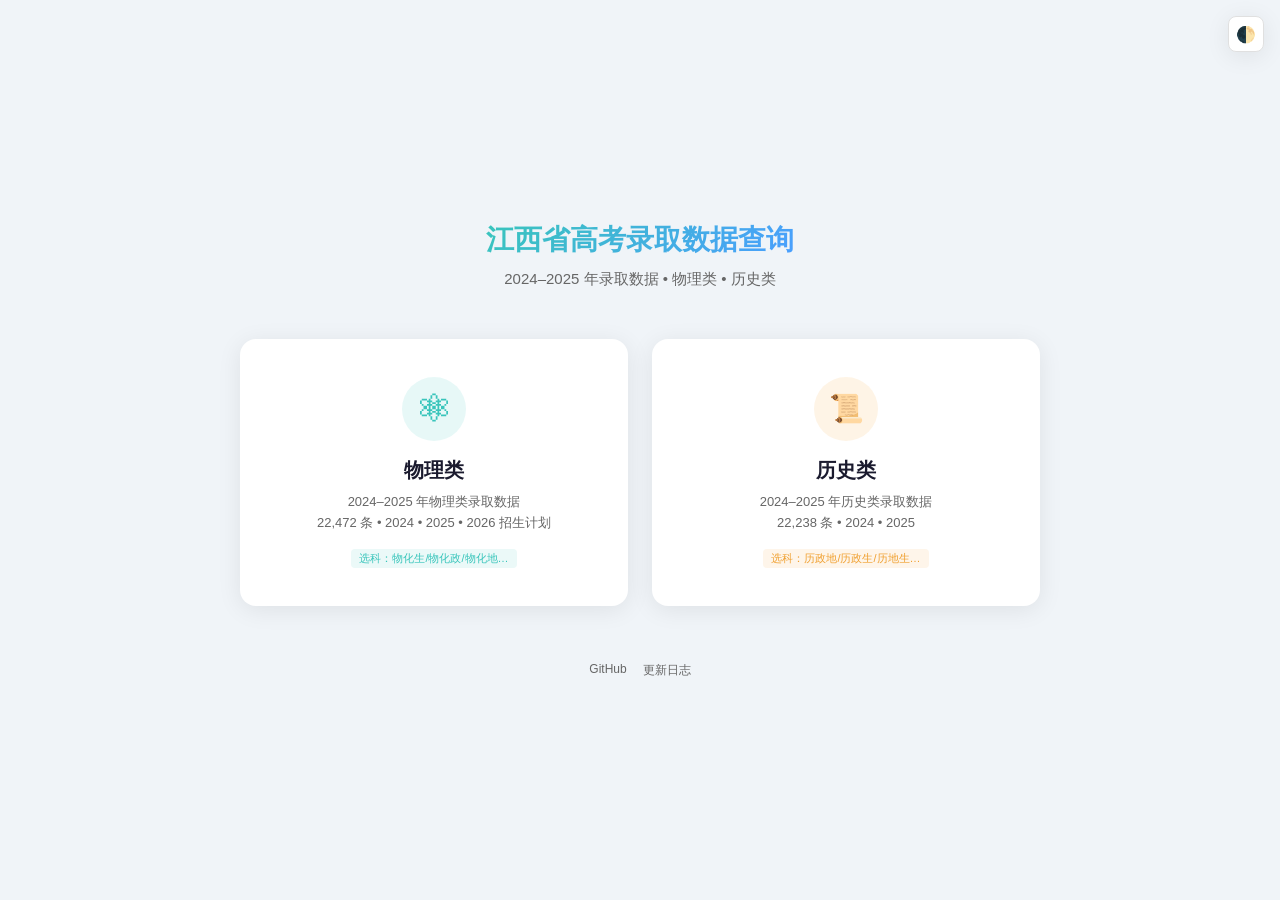
==== commit 029a6e67: "feat: 新增开屏选择页面，物理类移至子目录 - 根目录改为开屏导航页，用户选择「物理类」或「历史类」 - 物理版代码从根目录移至 physics/ 子目录，结构对称 - score_chart 返" ====
--- a/index.html
+++ b/index.html
@@ -1,375 +1,82 @@
 <!DOCTYPE html>
 <html lang="zh-CN">
 <head>
-  <meta charset="UTF-8">
-  <meta name="viewport" content="width=device-width, initial-scale=1.0">
-  <title>2024-2026高考录取数据查询</title>
-  <meta name="description" content="江西省2024-2026年高考录取数据查询，支持院校、专业、分数、排名等多维度筛选">
-  <meta name="theme-color" content="#39C5BB">
-  <link rel="stylesheet" href="style.css">
-  <script>(function(){try{var d=localStorage.getItem('dark_mode');if(d===null)d=window.matchMedia('(prefers-color-scheme:dark)').matches;else d=d==='true';if(d)document.documentElement.classList.add('dark-mode')}catch(e){}})();</script>
+<meta charset="UTF-8">
+<meta name="viewport" content="width=device-width, initial-scale=1.0">
+<title>江西省高考录取数据查询</title>
+<meta name="description" content="江西省2024-2025年高考录取数据查询，物理类 &amp; 历史类">
+<meta name="theme-color" content="#39C5BB">
+<script>(function(){try{var d=localStorage.getItem('dark_mode');if(d===null)d=window.matchMedia('(prefers-color-scheme:dark)').matches;else d=d==='true';if(d)document.documentElement.classList.add('dark-mode')}catch(e){}})();</script>
+<style>
+*{margin:0;padding:0;box-sizing:border-box}
+html,body{height:100%}
+:root{--primary:#39C5BB;--primary-dark:#2ea89f;--text:#1a1a2e;--text-secondary:#666;--bg:#f0f4f8;--card-bg:#fff;--card-shadow:0 4px 24px rgba(0,0,0,0.08);--card-hover-shadow:0 8px 40px rgba(0,0,0,0.12);--border:#e0e0e0}
+:root.dark-mode{--primary:#66CCFF;--primary-dark:#55bbee;--text:#e0e0e0;--text-secondary:#aaa;--bg:#0f0f1a;--card-bg:#1a1a2e;--card-shadow:0 4px 24px rgba(0,0,0,0.3);--card-hover-shadow:0 8px 40px rgba(0,0,0,0.4);--border:#2a2a3e}
+body{background:var(--bg);color:var(--text);font-family:-apple-system,BlinkMacSystemFont,"Segoe UI","PingFang SC","Hiragino Sans GB","Microsoft YaHei",sans-serif;display:flex;flex-direction:column;align-items:center;justify-content:center;min-height:100vh;padding:24px}
+.header{text-align:center;margin-bottom:48px}
+.header h1{font-size:28px;font-weight:700;margin-bottom:8px;background:linear-gradient(135deg,var(--primary),#4a9eff);-webkit-background-clip:text;-webkit-text-fill-color:transparent;background-clip:text}
+.header p{color:var(--text-secondary);font-size:15px;line-height:1.6}
+.cards{display:flex;gap:24px;max-width:800px;width:100%}
+.card{flex:1;background:var(--card-bg);border-radius:16px;padding:36px 28px;box-shadow:var(--card-shadow);text-decoration:none;color:var(--text);transition:all 0.25s ease;cursor:pointer;display:flex;flex-direction:column;align-items:center;text-align:center;border:2px solid transparent}
+.card:hover{box-shadow:var(--card-hover-shadow);transform:translateY(-4px)}
+.card.physics:hover,.card.physics:focus{border-color:var(--primary)}
+.card.history:hover,.card.history:focus{border-color:#f0a030}
+.card-icon{width:64px;height:64px;border-radius:50%;display:flex;align-items:center;justify-content:center;font-size:28px;margin-bottom:16px}
+.card-icon.physics{background:rgba(57,197,187,0.12);color:var(--primary)}
+.card-icon.history{background:rgba(240,160,48,0.12);color:#f0a030}
+.card h2{font-size:20px;font-weight:600;margin-bottom:8px}
+.card p{font-size:13px;color:var(--text-secondary);line-height:1.6;margin-bottom:4px}
+.card .tag{display:inline-block;font-size:11px;padding:2px 8px;border-radius:4px;margin-top:12px}
+.card .tag.physics{background:rgba(57,197,187,0.1);color:var(--primary)}
+.card .tag.history{background:rgba(240,160,48,0.1);color:#f0a030}
+.footer{text-align:center;margin-top:48px;font-size:12px;color:var(--text-secondary)}
+.footer a{color:var(--primary);text-decoration:none}
+.footer-links{display:flex;gap:16px;justify-content:center;margin-top:8px}
+.footer-links a{color:var(--text-secondary);text-decoration:none;font-size:12px}
+.footer-links a:hover{color:var(--primary)}
+.dark-toggle{position:fixed;top:16px;right:16px;width:36px;height:36px;border-radius:8px;background:var(--card-bg);border:1px solid var(--border);cursor:pointer;display:flex;align-items:center;justify-content:center;color:var(--text-secondary);font-size:16px;box-shadow:var(--card-shadow);z-index:100;transition:all 0.2s}
+.dark-toggle:hover{color:var(--primary)}
+@media(max-width:640px){.header h1{font-size:22px}.header{margin-bottom:32px}.cards{flex-direction:column;gap:16px}.card{padding:28px 20px}}
+</style>
 </head>
 <body>
-  <!-- ============ 加载页 ============ -->
-  <div id="page-loading" class="page-loading">
-    <div class="load-box">
-      <div class="spinner"></div>
-      <span class="load-stage" id="load-stage">正在加载数据...</span>
-      <div class="progress-track">
-        <div class="progress-fill" id="progress-fill" style="width:10%"></div>
-      </div>
-      <span class="load-pct" id="load-pct">10%</span>
-    </div>
+
+<div class="dark-toggle" id="darkToggle" onclick="toggleDark()" title="切换深色模式">🌓</div>
+
+<div class="header">
+  <h1>江西省高考录取数据查询</h1>
+  <p>2024&ndash;2025 年录取数据 &bull; 物理类 &bull; 历史类</p>
+</div>
+
+<div class="cards">
+  <a class="card physics" href="physics/">
+    <div class="card-icon physics">⚛</div>
+    <h2>物理类</h2>
+    <p>2024&ndash;2025 年物理类录取数据<br>22,472 条 &bull; 2024 &bull; 2025 &bull; 2026 招生计划</p>
+    <span class="tag physics">选科：物化生/物化政/物化地&hellip;</span>
+  </a>
+  <a class="card history" href="history/">
+    <div class="card-icon history">📜</div>
+    <h2>历史类</h2>
+    <p>2024&ndash;2025 年历史类录取数据<br>22,238 条 &bull; 2024 &bull; 2025</p>
+    <span class="tag history">选科：历政地/历政生/历地生&hellip;</span>
+  </a>
+</div>
+
+<div class="footer">
+  <div class="footer-links">
+    <a href="https://github.com/Shirakawa-Kotone/miniprogram-web" target="_blank" rel="noopener">GitHub</a>
+    <a href="changelog/">更新日志</a>
   </div>
+</div>
 
-  <!-- ============ 首页 ============ -->
-  <div id="page-index" class="page" style="display:none">
-    <!-- 筛选面板 -->
-    <div class="filter-bar" id="filter-bar">
-      <div class="filter-fields" id="filter-fields">
-        <!-- 年份选项卡 + 帮助 -->
-        <div class="filter-row tabs-row">
-          <div class="year-tabs" id="year-tabs">
-            <span class="tab active" data-year="" data-action="year">全部</span>
-            <span class="tab" data-year="2024" data-action="year">2024</span>
-            <span class="tab" data-year="2025" data-action="year">2025</span>
-            <span class="tab" data-year="2026" data-action="year">2026</span>
-          </div>
-          <div class="header-actions">
-            <span class="help-btn" id="btn-help">帮助</span>
-            <span class="help-btn" id="btn-feedback">反馈</span>
-            <span class="dark-toggle" id="btn-dark-mode"><svg viewBox="0 0 24 24" width="1.2em" height="1.2em"><path fill="currentColor" d="M7.5 2c-1.79 1.15-3 3.18-3 5.5s1.21 4.35 3.03 5.5C4.46 13 2 10.54 2 7.5A5.5 5.5 0 0 1 7.5 2m11.57 1.5l1.43 1.43L4.93 20.5L3.5 19.07zm-6.18 2.43L11.41 5L9.97 6l.42-1.7L9 3.24l1.75-.12l.58-1.65L12 3.1l1.73.03l-1.35 1.13zm-3.3 3.61l-1.16-.73l-1.12.78l.34-1.32l-1.09-.83l1.36-.09l.45-1.29l.51 1.27l1.36.03l-1.05.87zM19 13.5a5.5 5.5 0 0 1-5.5 5.5c-1.22 0-2.35-.4-3.26-1.07l7.69-7.69c.67.91 1.07 2.04 1.07 3.26m-4.4 6.58l2.77-1.15l-.24 3.35zm4.33-2.7l1.15-2.77l2.2 2.54zm1.15-4.96l-1.14-2.78l3.34.24zM9.63 18.93l2.77 1.15l-2.53 2.19z"></path></svg></span>
-            <span class="help-btn as-toggle-btn" id="btn-as-toggle">志愿推荐</span>
-          </div>
-        </div>
+<script>
+function toggleDark() {
+  var html = document.documentElement;
+  var isDark = html.classList.toggle('dark-mode');
+  try { localStorage.setItem('dark_mode', isDark); } catch(e) {}
+}
+</script>
 
-        <!-- 省市多选 + 院校代号 -->
-        <div class="filter-row">
-          <div class="filter-item half">
-            <span class="label">报考省份（报考学校所在地）</span>
-            <div class="picker" id="btn-provinces">
-              <span id="province-label" class="placeholder-text">全部省份</span>
-            </div>
-          </div>
-          <div class="filter-item half">
-            <span class="label">院校代号</span>
-            <input class="input" placeholder="模糊搜索" id="input-code" data-field="code" />
-          </div>
-        </div>
-
-        <!-- 院校名称 -->
-        <div class="filter-row">
-          <div class="filter-item">
-            <span class="label">院校名称</span>
-            <input class="input" placeholder="模糊搜索" id="input-name" data-field="name" />
-          </div>
-        </div>
-
-        <!-- 选科要求 + 批次 -->
-        <div class="filter-row">
-          <div class="filter-item half">
-            <span class="label">选科要求</span>
-            <div class="picker" id="btn-sr">
-              <span id="sr-label">不限</span>
-            </div>
-          </div>
-          <div class="filter-item half">
-            <span class="label">批次类型</span>
-            <div class="picker" id="btn-batches">
-              <span id="batch-label" class="placeholder-text">全部批次</span>
-            </div>
-          </div>
-        </div>
-
-        <!-- 专业组名称 + 专业组代码 -->
-        <div class="filter-row">
-          <div class="filter-item half">
-            <span class="label">专业组名称</span>
-            <input class="input input-sm" placeholder="模糊搜索" id="input-group-name" data-field="groupName" />
-          </div>
-          <div class="filter-item half">
-            <span class="label">专业组代码</span>
-            <input class="input input-sm" placeholder="如 501, 5A" id="input-group-code" data-field="groupCode" />
-          </div>
-        </div>
-
-        <!-- 最低分 / 最低排名 -->
-        <div class="filter-row" id="filter-score-row">
-          <div class="filter-item half">
-            <span class="label">最低分 ≥</span>
-            <input class="input input-sm" type="number" placeholder="不限" id="input-min-score" data-field="minScore" />
-          </div>
-          <div class="filter-item half">
-            <span class="label">最低排名 ≤</span>
-            <input class="input input-sm" type="number" placeholder="不限" id="input-max-rank" data-field="maxRank" />
-          </div>
-        </div>
-
-        <!-- 筛选开关 -->
-        <div class="filter-row toggle-row">
-          <div class="toggle-item" id="toggle-only2026" data-toggle="only2026">
-            <div class="toggle-box"><span class="toggle-check"></span></div>
-            <span class="toggle-label">仅2026招生</span>
-          </div>
-          <div class="toggle-item" id="toggle-hide-sports" data-toggle="hideSports">
-            <div class="toggle-box"><span class="toggle-check"></span></div>
-            <span class="toggle-label">隐藏体育</span>
-          </div>
-          <div class="toggle-item" id="toggle-hide-coop" data-toggle="hideCoop">
-            <div class="toggle-box"><span class="toggle-check"></span></div>
-            <span class="toggle-label">隐藏中外合作</span>
-          </div>
-        </div>
-
-        <!-- 操作按钮 -->
-        <div class="filter-row actions">
-          <button class="btn btn-reset" id="btn-reset">重置</button>
-          <button class="btn btn-search" id="btn-search">搜索</button>
-        </div>
-      </div>
-
-      <!-- 志愿填报辅助 -->
-      <div class="assistant-section" id="assistant-section">
-        <div class="as-toggle-row" id="as-toggle-row">
-          <span class="as-toggle-title">📋 志愿填报辅助</span>
-          <span class="as-toggle-arrow" id="as-toggle-arrow">
-            <svg width="12" height="8" viewBox="0 0 12 8">
-              <path d="M1 1l5 5 5-5" stroke="currentColor" stroke-width="2" fill="none" stroke-linecap="round"/>
-            </svg>
-          </span>
-        </div>
-        <div class="as-body" id="as-body">
-          <div class="as-row">
-            <div class="as-half">
-              <span class="as-label">高考分数</span>
-              <input class="input input-sm" type="number" placeholder="如 620" id="as-score" />
-            </div>
-            <div class="as-half">
-              <span class="as-label">全省排名</span>
-              <input class="input input-sm" type="number" placeholder="如 8000" id="as-rank" />
-            </div>
-          </div>
-          <div class="as-row">
-            <div class="as-half">
-              <span class="as-label">选科要求</span>
-              <div class="picker picker-sm" id="as-sr">
-                <span id="as-sr-label" class="placeholder-text">请选择你的选科</span>
-              </div>
-            </div>
-            <div class="as-half">
-              <span class="as-label">地区偏好</span>
-              <div class="picker picker-sm" id="as-region">
-                <span id="as-region-label">全部省份</span>
-              </div>
-            </div>
-          </div>
-          <div class="as-row">
-            <div class="as-full">
-              <span class="as-label">专业意向</span>
-              <input class="input input-sm" placeholder="如 计算机 医学(专业之间用空格分隔)" id="as-keyword" />
-            </div>
-          </div>
-          <!-- 批次选择 + 隐藏中外合作 -->
-          <div class="as-row">
-            <div class="as-half">
-              <span class="as-label">批次选择</span>
-              <div class="picker picker-sm" id="as-btn-batches">
-                <span id="as-batch-label" class="placeholder-text">全部批次</span>
-              </div>
-            </div>
-            <div class="as-half" style="display:flex;flex-direction:column;justify-content:flex-end;">
-              <div class="toggle-item" id="as-toggle-hide-coop" data-toggle="hideCoop">
-                <div class="toggle-box"><span class="toggle-check"></span></div>
-                <span class="toggle-label">隐藏中外合作</span>
-              </div>
-            </div>
-          </div>
-          <div class="as-row as-row-algo-adjust">
-            <div class="as-algo-picker-section">
-              <span class="as-label">推荐算法</span>
-              <div class="picker picker-sm" id="btn-algo">
-                <span id="algo-label">默认（可推荐新专业）</span>
-              </div>
-            </div>
-            <div class="toggle-item algo-toggle" id="toggle-adjust" data-toggle="adjust">
-              <div class="toggle-box"><span class="toggle-check">✓</span></div>
-              <span class="toggle-label">服从调剂（同时显示同专业组其他专业）</span>
-            </div>
-          </div>
-          <div class="as-action">
-            <button class="btn btn-search" id="btn-assistant">开始推荐</button>
-          </div>
-        </div>
-      </div>
-    </div>
-
-    <div class="right-col">
-    <!-- 结果统计栏 -->
-    <div class="result-bar" id="result-bar">
-      <div class="result-bar-left">
-        <span>共 <strong class="count" id="total-count">0</strong> 条结果</span>
-        <span class="load-time" id="load-time"></span>
-      </div>
-      <div class="result-bar-actions">
-        <span class="help-btn" id="btn-help-bar">帮助</span>
-        <span class="help-btn" id="btn-feedback-bar">反馈</span>
-        <span class="dark-toggle" id="btn-dark-mode-bar"><svg viewBox="0 0 24 24" width="1.2em" height="1.2em"><path fill="currentColor" d="M7.5 2c-1.79 1.15-3 3.18-3 5.5s1.21 4.35 3.03 5.5C4.46 13 2 10.54 2 7.5A5.5 5.5 0 0 1 7.5 2m11.57 1.5l1.43 1.43L4.93 20.5L3.5 19.07zm-6.18 2.43L11.41 5L9.97 6l.42-1.7L9 3.24l1.75-.12l.58-1.65L12 3.1l1.73.03l-1.35 1.13zm-3.3 3.61l-1.16-.73l-1.12.78l.34-1.32l-1.09-.83l1.36-.09l.45-1.29l.51 1.27l1.36.03l-1.05.87zM19 13.5a5.5 5.5 0 0 1-5.5 5.5c-1.22 0-2.35-.4-3.26-1.07l7.69-7.69c.67.91 1.07 2.04 1.07 3.26m-4.4 6.58l2.77-1.15l-.24 3.35zm4.33-2.7l1.15-2.77l2.2 2.54zm1.15-4.96l-1.14-2.78l3.34.24zM9.63 18.93l2.77 1.15l-2.53 2.19z"></path></svg></span>
-      </div>
-      <span class="toggle-filter-btn" id="toggle-filter">收起筛选</span>
-    </div>
-
-    <!-- 结果列表 -->
-    <div class="result-list" id="result-list">
-      <div id="result-top"></div>
-      <div id="result-cards"></div>
-      <!-- 状态提示 -->
-      <div class="empty" id="empty-msg" style="display:none">无匹配结果</div>
-      <div class="loading-more" id="loading-more" style="display:none">上拉加载更多…</div>
-    </div>
-
-    <!-- 志愿填报结果 -->
-    <div class="assistant-results" id="assistant-results" style="display:none">
-      <div class="as-header-simple">
-        <span>📋 志愿填报辅助</span>
-        <span class="as-header-close" id="btn-exit-assistant">返回搜索</span>
-      </div>
-      <div class="as-columns" id="as-columns"></div>
-    </div>
-
-    <!-- 底部链接 -->
-    <div class="footer-links">
-      <a href="changelog/" target="_blank">📋 更新日志</a>
-      <a href="https://github.com/Shirakawa-Kotone/miniprogram-web" target="_blank" rel="noopener">
-        <svg viewBox="0 0 16 16" width="16" height="16" fill="currentColor"><path d="M8 0C3.58 0 0 3.58 0 8c0 3.54 2.29 6.53 5.47 7.59.4.07.55-.17.55-.38 0-.19-.01-.82-.01-1.49-2.01.37-2.53-.49-2.69-.94-.09-.23-.48-.94-.82-1.13-.28-.15-.68-.52-.01-.53.63-.01 1.08.58 1.23.82.72 1.21 1.87.87 2.33.66.07-.52.28-.87.51-1.07-1.78-.2-3.64-.89-3.64-3.95 0-.87.31-1.59.82-2.15-.08-.2-.36-1.02.08-2.12 0 0 .67-.21 2.2.82.64-.18 1.32-.27 2-.27.68 0 1.36.09 2 .27 1.53-1.04 2.2-.82 2.2-.82.44 1.1.16 1.92.08 2.12.51.56.82 1.27.82 2.15 0 3.07-1.87 3.75-3.65 3.95.29.25.54.73.54 1.48 0 1.07-.01 1.93-.01 2.2 0 .21.15.46.55.38A8.013 8.013 0 0016 8c0-4.42-3.58-8-8-8z"/></svg>
-        GitHub
-      </a>
-    </div>
-    </div>
-
-    <!-- 回到顶部浮动按钮 -->
-    <div class="float-btn" id="float-btn" style="display:none">
-      <svg class="float-arrow" viewBox="0 0 24 24" fill="none" stroke="currentColor" stroke-width="2.5" stroke-linecap="round" stroke-linejoin="round"><path d="M18 15l-6-6-6 6"/></svg>
-      <span class="float-text">回到顶部</span>
-    </div>
-  </div>
-
-  <!-- ============ 省市多选弹窗 ============ -->
-  <div id="province-modal" class="modal-overlay" style="display:none">
-    <div class="modal">
-      <div class="modal-header">
-        <span class="modal-title">选择省市</span>
-        <div class="modal-actions">
-          <span class="modal-btn" id="btn-select-all">全选</span>
-          <span class="modal-btn" id="btn-clear-all">清空</span>
-          <span class="modal-btn confirm" id="btn-confirm-province">确定</span>
-        </div>
-      </div>
-      <div class="modal-body" id="province-list"></div>
-    </div>
-  </div>
-
-  <!-- ============ 选科选择弹窗 ============ -->
-  <div id="sr-modal" class="modal-overlay" style="display:none">
-    <div class="modal modal-sm">
-      <div class="modal-header">
-        <span class="modal-title">选科要求</span>
-        <div class="modal-actions">
-          <span class="modal-btn confirm" id="btn-confirm-sr">确定</span>
-        </div>
-      </div>
-      <div class="modal-body" id="sr-list"></div>
-    </div>
-  </div>
-
-  <!-- ============ 辅助选科单选弹窗 ============ -->
-  <div id="as-sr-modal" class="modal-overlay" style="display:none">
-    <div class="modal modal-sm">
-      <div class="modal-header">
-        <span class="modal-title">你的选科组合</span>
-        <div class="modal-actions">
-          <span class="modal-btn confirm" id="btn-confirm-as-sr">确定</span>
-        </div>
-      </div>
-      <div class="modal-body" id="as-sr-list"></div>
-    </div>
-  </div>
-
-  <!-- ============ 地区选择弹窗 ============ -->
-  <div id="region-modal" class="modal-overlay" style="display:none">
-    <div class="modal modal-sm">
-      <div class="modal-header">
-        <span class="modal-title">地区偏好</span>
-        <div class="modal-actions">
-          <span class="modal-btn confirm" id="btn-confirm-region">确定</span>
-        </div>
-      </div>
-      <div class="modal-body" id="region-list"></div>
-    </div>
-  </div>
-
-  <!-- ============ 推荐算法选择弹窗 ============ -->
-  <div id="algo-modal" class="modal-overlay" style="display:none">
-    <div class="modal modal-sm">
-      <div class="modal-header">
-        <span class="modal-title">推荐算法</span>
-        <div class="modal-actions">
-          <span class="modal-btn confirm" id="btn-confirm-algo">确定</span>
-        </div>
-      </div>
-      <div class="modal-body" id="algo-list"></div>
-    </div>
-  </div>
-
-  <!-- ============ 批次多选弹窗 ============ -->
-  <div id="batch-modal" class="modal-overlay" style="display:none">
-    <div class="modal">
-      <div class="modal-header">
-        <span class="modal-title">选择批次</span>
-        <div class="modal-actions">
-          <span class="modal-btn" id="btn-select-all-batch">全选</span>
-          <span class="modal-btn" id="btn-clear-all-batch">清空</span>
-          <span class="modal-btn confirm" id="btn-confirm-batch">确定</span>
-        </div>
-      </div>
-      <div class="modal-body" id="batch-list"></div>
-    </div>
-  </div>
-
-  <!-- ============ 引导页弹窗 ============ -->
-  <div id="tutorial-overlay" class="tutorial-overlay" style="display:none">
-    <div class="tutorial-modal">
-      <div class="tutorial-header">
-        <span class="tutorial-title">帮助指南</span>
-        <span class="tutorial-skip" id="tutorial-skip">跳过</span>
-      </div>
-      <div class="mode-tabs" id="tutorial-tabs">
-        <span class="mode-tab active" data-mode="merged">全部对比</span>
-        <span class="mode-tab" data-mode="single2025">2025录取</span>
-        <span class="mode-tab" data-mode="single2026">2026计划</span>
-      </div>
-      <div class="tutorial-card-area">
-        <div class="tutorial-scroll" id="tutorial-scroll">
-          <div id="tutorial-card"></div>
-        </div>
-        <div class="step-panel" id="tutorial-panel">
-          <div class="step-progress">
-            <span class="step-count" id="step-count">第 1/1 步</span>
-            <div class="step-bar-bg">
-              <div class="step-bar-fill" id="step-bar-fill" style="width:0%"></div>
-            </div>
-          </div>
-          <span class="step-title" id="step-title"></span>
-          <span class="step-desc" id="step-desc"></span>
-          <div class="step-nav">
-            <span class="nav-btn disabled" id="btn-prev">← 上一步</span>
-            <span class="nav-btn primary" id="btn-next">下一步 →</span>
-          </div>
-        </div>
-      </div>
-    </div>
-  </div>
-
-  <script src="alldata.js"></script>
-  <script src="app.js"></script>
 </body>
 </html>
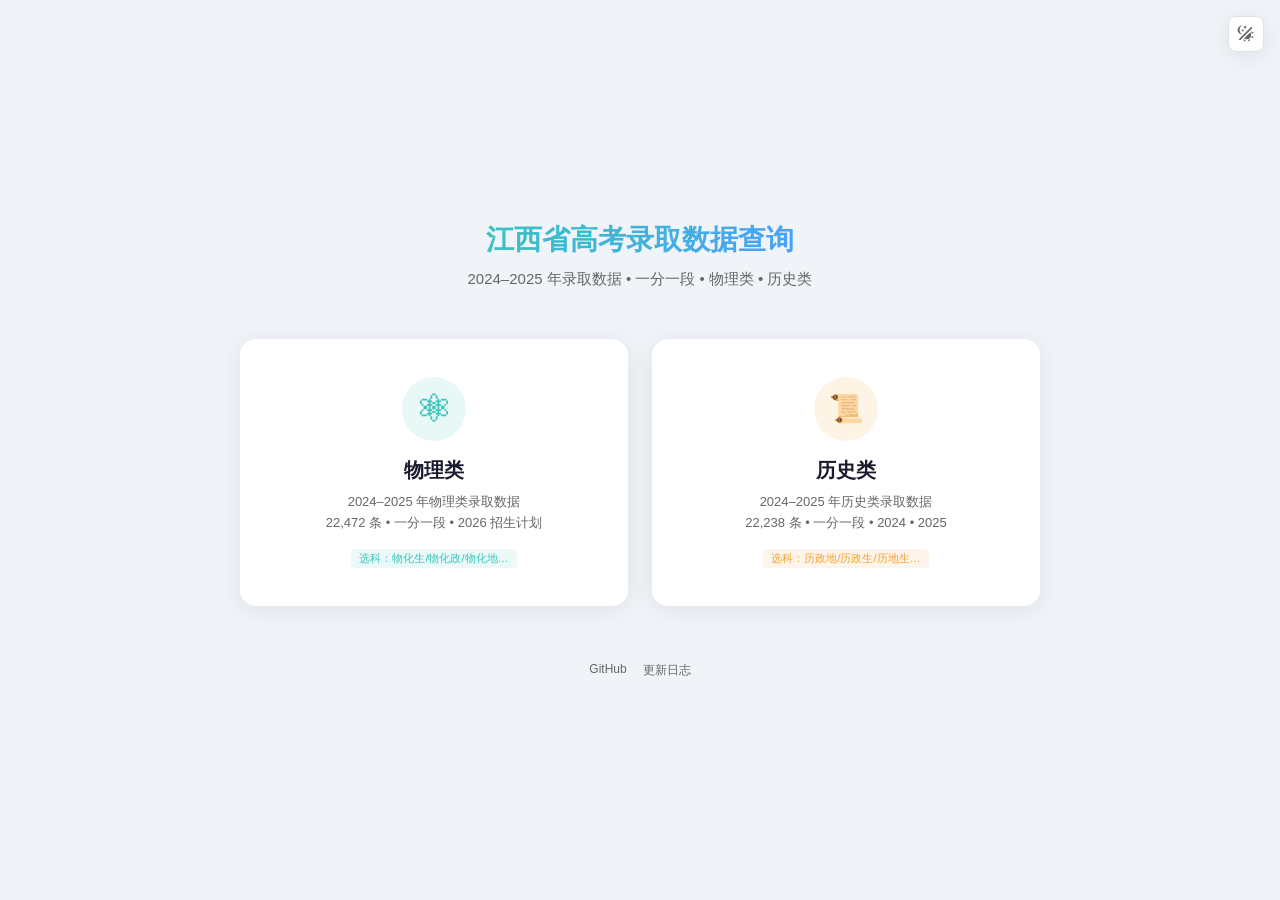
==== commit 88f67b65: "feat: 添加 PWA manifest.json 与 SVG 应用图标 - 创建 manifest.json，支持添加到手机桌面（standalone 模式） - 创建学士帽主题 SVG 图标（浏" ====
--- a/index.html
+++ b/index.html
@@ -6,6 +6,8 @@
 <title>江西省高考录取数据查询</title>
 <meta name="description" content="江西省2024-2025年高考录取数据查询，物理类 &amp; 历史类">
 <meta name="theme-color" content="#39C5BB">
+<link rel="manifest" href="/manifest.json">
+<link rel="icon" type="image/svg+xml" href="/icon.svg">
 <script>(function(){try{var d=localStorage.getItem('dark_mode');if(d===null)d=window.matchMedia('(prefers-color-scheme:dark)').matches;else d=d==='true';if(d)document.documentElement.classList.add('dark-mode')}catch(e){}})();</script>
 <style>
 *{margin:0;padding:0;box-sizing:border-box}
@@ -41,24 +43,26 @@
 </head>
 <body>
 
-<div class="dark-toggle" id="darkToggle" onclick="toggleDark()" title="切换深色模式">🌓</div>
+<div class="dark-toggle" id="darkToggle" onclick="toggleDark()" title="切换深色模式">
+  <svg viewBox="0 0 24 24" width="1.2em" height="1.2em"><path fill="currentColor" d="M7.5 2c-1.79 1.15-3 3.18-3 5.5s1.21 4.35 3.03 5.5C4.46 13 2 10.54 2 7.5A5.5 5.5 0 0 1 7.5 2m11.57 1.5l1.43 1.43L4.93 20.5L3.5 19.07zm-6.18 2.43L11.41 5L9.97 6l.42-1.7L9 3.24l1.75-.12l.58-1.65L12 3.1l1.73.03l-1.35 1.13zm-3.3 3.61l-1.16-.73l-1.12.78l.34-1.32l-1.09-.83l1.36-.09l.45-1.29l.51 1.27l1.36.03l-1.05.87zM19 13.5a5.5 5.5 0 0 1-5.5 5.5c-1.22 0-2.35-.4-3.26-1.07l7.69-7.69c.67.91 1.07 2.04 1.07 3.26m-4.4 6.58l2.77-1.15l-.24 3.35zm4.33-2.7l1.15-2.77l2.2 2.54zm1.15-4.96l-1.14-2.78l3.34.24zM9.63 18.93l2.77 1.15l-2.53 2.19z"></path></svg>
+</div>
 
 <div class="header">
   <h1>江西省高考录取数据查询</h1>
-  <p>2024&ndash;2025 年录取数据 &bull; 物理类 &bull; 历史类</p>
+  <p>2024&ndash;2025 年录取数据 &bull; 一分一段 &bull; 物理类 &bull; 历史类</p>
 </div>
 
 <div class="cards">
   <a class="card physics" href="physics/">
     <div class="card-icon physics">⚛</div>
     <h2>物理类</h2>
-    <p>2024&ndash;2025 年物理类录取数据<br>22,472 条 &bull; 2024 &bull; 2025 &bull; 2026 招生计划</p>
+    <p>2024&ndash;2025 年物理类录取数据<br>22,472 条 &bull; 一分一段 &bull; 2026 招生计划</p>
     <span class="tag physics">选科：物化生/物化政/物化地&hellip;</span>
   </a>
   <a class="card history" href="history/">
     <div class="card-icon history">📜</div>
     <h2>历史类</h2>
-    <p>2024&ndash;2025 年历史类录取数据<br>22,238 条 &bull; 2024 &bull; 2025</p>
+    <p>2024&ndash;2025 年历史类录取数据<br>22,238 条 &bull; 一分一段 &bull; 2024 &bull; 2025</p>
     <span class="tag history">选科：历政地/历政生/历地生&hellip;</span>
   </a>
 </div>
